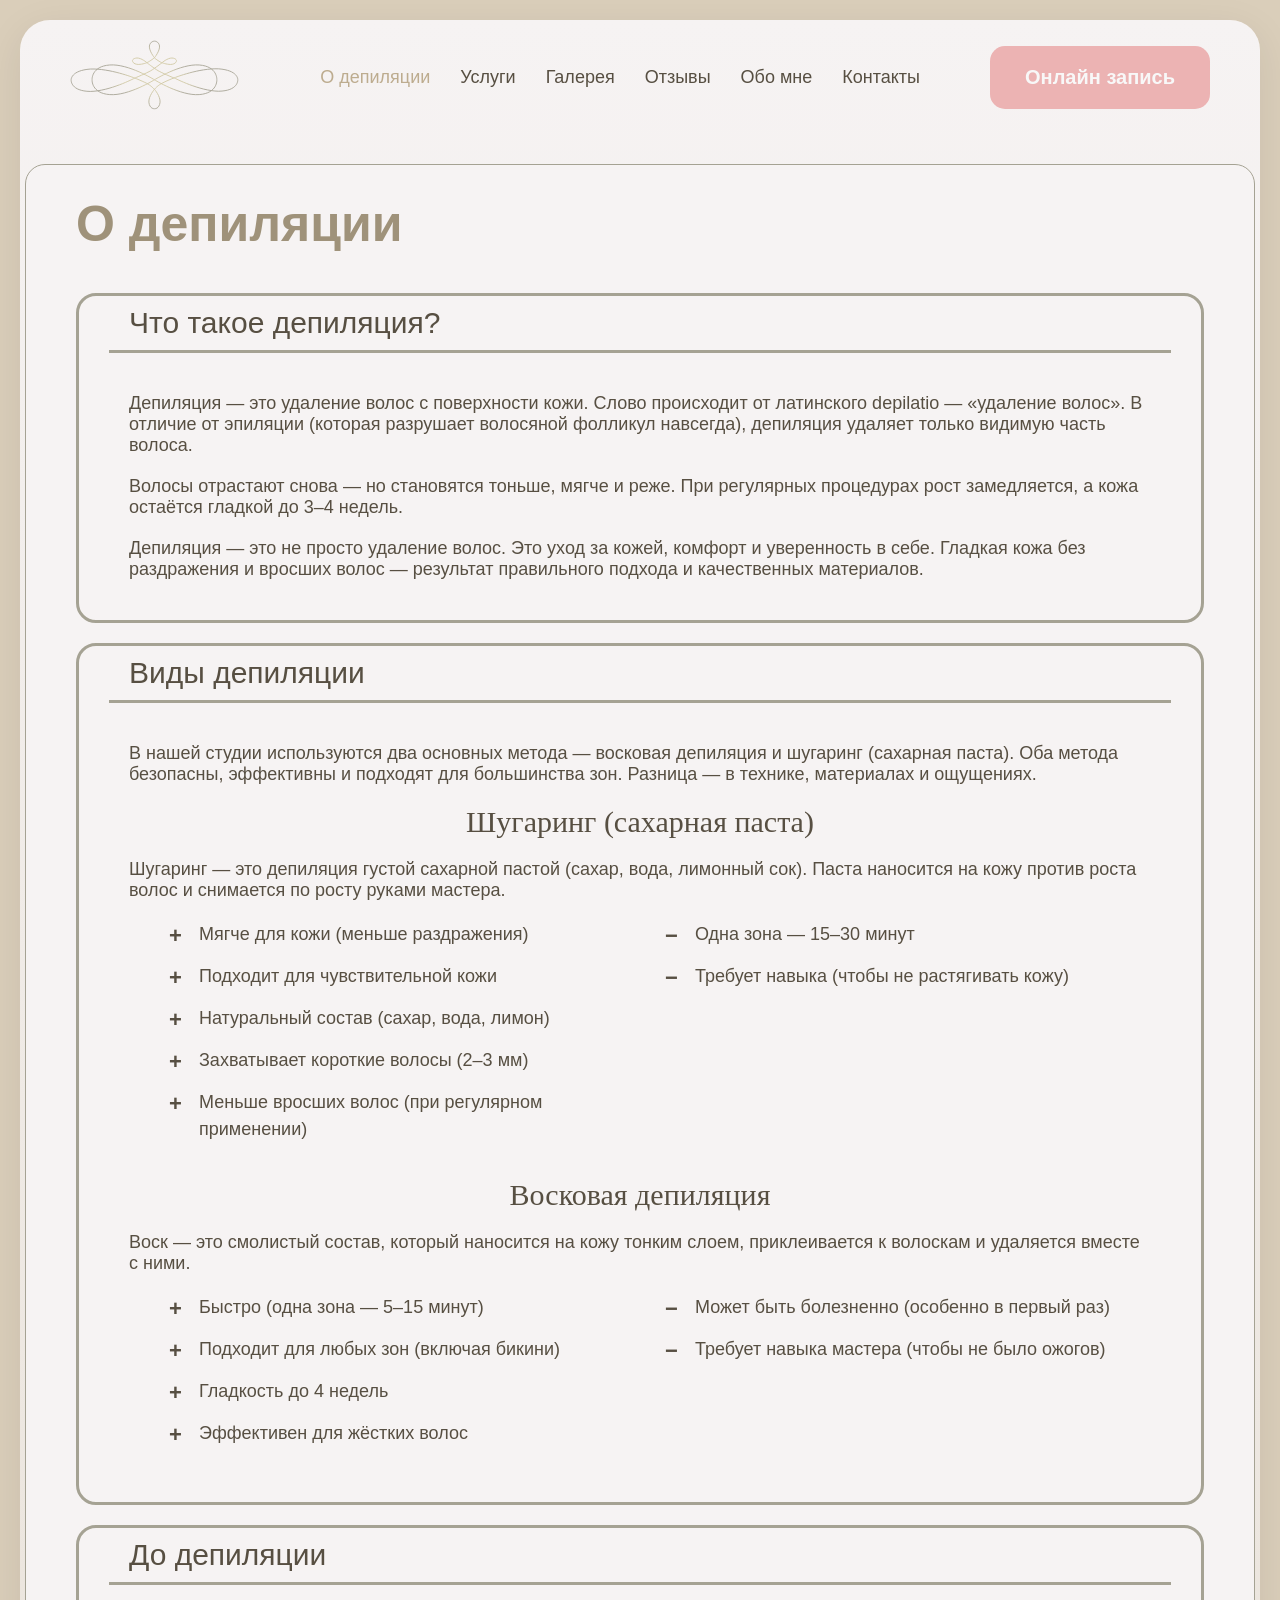
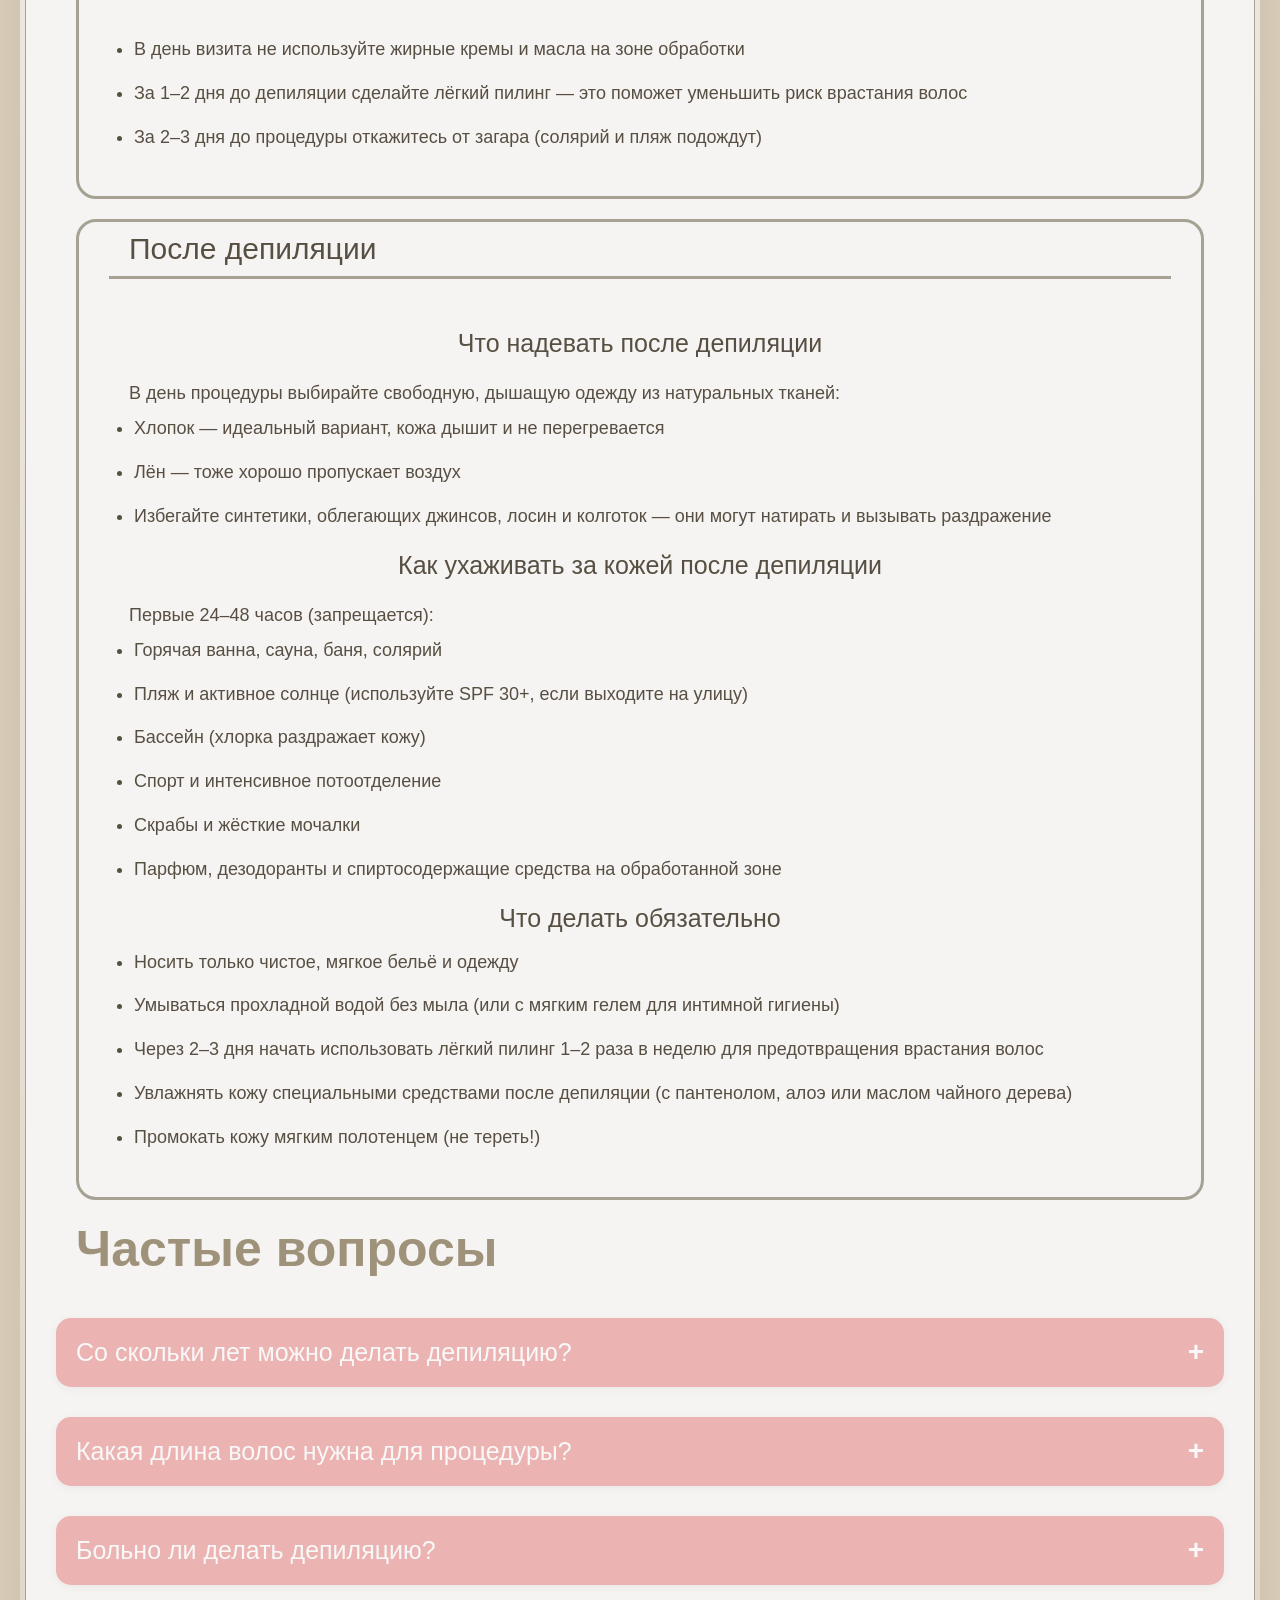
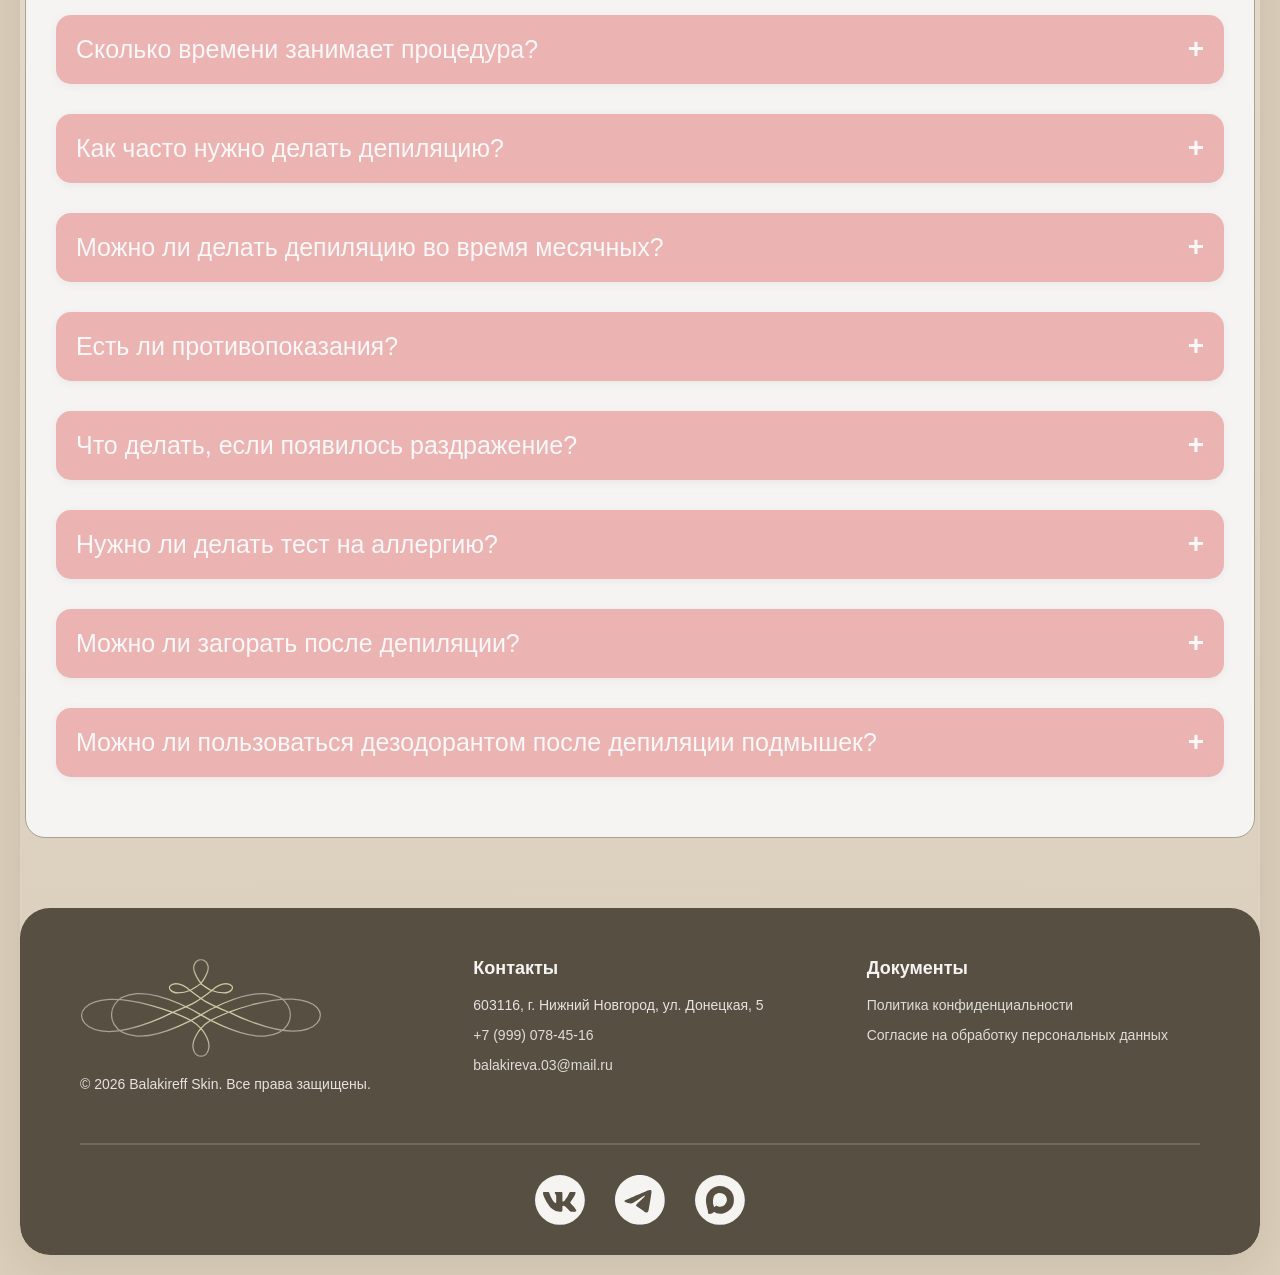
==== o-depil.html @ dba0d256 "Add files via upload" ====
<!DOCTYPE html>
<html lang="ru">
    <head>
        <meta charset="utf-8">
        <meta name="keywords" content="Студия депиляции, Нижний Новгород">
        <meta name="description" content ="Студия депиляции в Нижнем Новгороде">
        <title>Balakireff Skin</title>
        <link rel="stylesheet" href="style.css">
        <link rel="stylesheet" href="o-depil.css">
    </head>


    <body>
        <div class="page-wrapper">
        <div class="main-block">
            <header class="header">
                <a href="Index.html" class="logo-link">
                    <img src="picture-site/logotip.svg" alt="Логотип" class="logo-img">
                </a>
        
            <nav class="nav">
                    <a href="o-depil.html" class="active">О депиляции</a>
                    <a href="Uslugi.html">Услуги</a>
                    <a href="our-works.html">Галерея</a>
                    <a href="otziv.html">Отзывы</a>
                    <a href="index.html#about-mne">Обо мне</a>
                    <a href="#contacts">Контакты</a>
            </nav>
            <a href="https://beautyagent.ru/kristina1680" target="_blank" class="zapis-icon">Онлайн запись</a>
            </header>


            <main class="page-content">   
            <section class="o-depil">
                <div class="depil-content">
                    <div class="depil-title">
                        <h1>О депиляции</h1>
                    </div>
                    <div class="ramka">
                        <div class="depil-name">
                            <h2>Что такое депиляция?</h2>
                            <div class="depil-line"></div>
                            <div class="depil-pap">
                            <p>Депиляция — это удаление волос с поверхности кожи. Слово происходит от латинского depilatio — «удаление волос». 
                                В отличие от эпиляции (которая разрушает волосяной фолликул навсегда), депиляция удаляет только видимую часть волоса.</p>
                            <p>Волосы отрастают снова — но становятся тоньше, мягче и реже. При регулярных процедурах рост замедляется, а кожа остаётся гладкой до 3–4 недель.</p>
                            <p>Депиляция — это не просто удаление волос. Это уход за кожей, комфорт и уверенность в себе. 
                                Гладкая кожа без раздражения и вросших волос — результат правильного подхода и качественных материалов.</p>
                            </div>
                        </div>
                    </div>
                    <div class="ramka">
                        <div class="depil-name">
                            <h2>Виды депиляции</h2>
                            <div class="depil-line"></div>
                            <div class="depil-pap">
                            <p>В нашей студии используются два основных метода — восковая депиляция и шугаринг (сахарная паста). 
                                Оба метода безопасны, эффективны и подходят для большинства зон. Разница — в технике, материалах и ощущениях.</p>
                                <div class="shug">
                                    <p>Шугаринг (сахарная паста)</p>
                                </div>
                                <p>Шугаринг — это депиляция густой сахарной пастой (сахар, вода, лимонный сок). 
                                    Паста наносится на кожу против роста волос и снимается по росту руками мастера.</p>
                                    <div class="depil-pros-cons">
                                    <div class="pros-card">
                                        <ul>
                                        <li>Мягче для кожи (меньше раздражения)</li>
                                        <li>Подходит для чувствительной кожи</li>
                                        <li>Натуральный состав (сахар, вода, лимон)</li>
                                        <li>Захватывает короткие волосы (2–3 мм)</li>
                                        <li>Меньше вросших волос (при регулярном применении)</li>
                                        </ul>
                                    </div>

                                    <div class="cons-card">
                                        <ul>
                                        <li>Одна зона — 15–30 минут</li>
                                        <li>Требует навыка (чтобы не растягивать кожу)</li>
                                        </ul>
                                    </div>
                                    </div>

                                    <div class="shug">
                                    <p>Восковая депиляция</p>
                                </div>
                                <p>Воск — это смолистый состав, который наносится на кожу тонким слоем, 
                                    приклеивается к волоскам и удаляется вместе с ними.</p>
                                    <div class="depil-pros-cons">
                                        <div class="pros-card">
                                            <ul>
                                            <li>Быстро (одна зона — 5–15 минут)</li>
                                            <li>Подходит для любых зон (включая бикини)</li>
                                            <li>Гладкость до 4 недель</li>
                                            <li>Эффективен для жёстких волос</li>
                                            </ul>
                                        </div>

                                        <div class="cons-card">
                                            <ul>
                                            <li>Может быть болезненно (особенно в первый раз)</li>
                                            <li>Требует навыка мастера (чтобы не было ожогов)</li>
                                            </ul>
                                        </div>
                                    </div>
                            </div>
                        </div>
                    </div>

                    <div class="ramka">
                        <div class="depil-name">
                            <h2>До депиляции</h2>
                            <div class="depil-line"></div>
                            <div class="depil-pap">
                                <div class="do-depil">
                                            <ul>
                                            <li>В день визита не используйте жирные кремы и масла на зоне обработки</li>
                                            <li>За 1–2 дня до депиляции сделайте лёгкий пилинг — это поможет уменьшить риск врастания волос</li>
                                            <li>За 2–3 дня до процедуры откажитесь от загара (солярий и пляж подождут)</li>
                                            </ul>
                                        </div>
                            </div>
                        </div>
                    </div>

                    <div class="ramka">
                        <div class="depil-name">
                            <h2>После депиляции</h2>
                            <div class="depil-line"></div>
                            <div class="depil-pap">
                                <div class="do-depil">
                                    <h3>Что надевать после депиляции</h3>
                                    <p>В день процедуры выбирайте свободную, дышащую одежду из натуральных тканей:</p>
                                            <ul>
                                            <li>Хлопок — идеальный вариант, кожа дышит и не перегревается</li>
                                            <li>Лён — тоже хорошо пропускает воздух</li>
                                            <li>Избегайте синтетики, облегающих джинсов, лосин и колготок — они могут натирать и вызывать раздражение</li>
                                            </ul>
                                </div>
                                <div class="do-depil">
                                    <h3>Как ухаживать за кожей после депиляции</h3>
                                    <p>Первые 24–48 часов (запрещается):</p>
                                            <ul>
                                            <li>Горячая ванна, сауна, баня, солярий</li>
                                            <li>Пляж и активное солнце (используйте SPF 30+, если выходите на улицу)</li>
                                            <li>Бассейн (хлорка раздражает кожу)</li>
                                            <li>Спорт и интенсивное потоотделение</li>
                                            <li>Скрабы и жёсткие мочалки</li>
                                            <li>Парфюм, дезодоранты и спиртосодержащие средства на обработанной зоне</li>
                                            </ul>
                                </div>
                                <div class="do-depil">
                                    <h3>Что делать обязательно</h3>
                                            <ul>
                                            <li>Носить только чистое, мягкое бельё и одежду</li>
                                            <li>Умываться прохладной водой без мыла (или с мягким гелем для интимной гигиены)</li>
                                            <li>Через 2–3 дня начать использовать лёгкий пилинг 1–2 раза в неделю для предотвращения врастания волос</li>
                                            <li>Увлажнять кожу специальными средствами после депиляции (с пантенолом, алоэ или маслом чайного дерева)</li>
                                            <li>Промокать кожу мягким полотенцем (не тереть!)</li>
                                            </ul>
                                </div>
                            </div>
                        </div>

                    </div>
                    <div class="depil-title">
                        <h1>Частые вопросы</h1>
                    </div>

                    <details class="ask">
                        <summary>Со скольки лет можно делать депиляцию?</summary>
                        <div class="ask-list">
                            <div class="ask-item">
                                <span>Обычно депиляцию (воск или шугаринг) рекомендуют начинать с 13–16 лет, но всё зависит от зоны:
                                    <ul>
                                            <li>Носить только чистое, мягкое бельё и одежду</li>
                                            <li>Умываться прохладной водой без мыла (или с мягким гелем для интимной гигиены)</li>
                                            <li>Через 2–3 дня начать использовать лёгкий пилинг 1–2 раза в неделю для предотвращения врастания волос</li>
                                            <li>Увлажнять кожу специальными средствами после депиляции (с пантенолом, алоэ или маслом чайного дерева)</li>
                                            <li>Промокать кожу мягким полотенцем (не тереть!)</li>
                                            </ul>
                                </span>
                                
                            </div>
                            
                        </div>
                    </details>

                    <details class="ask">
                        <summary>Какая длина волос нужна для процедуры?</summary>
                        <div class="ask-list">
                            <div class="ask-item">
                                <span>Оптимальная длина — 3–5 мм. Если короче — мастер может не захватить волосок. 
                                    Если длиннее — лучше слегка подстричь за день до визита.</span>   
                            </div>
                        </div>
                    </details>

                    <details class="ask">
                        <summary>Больно ли делать депиляцию?</summary>
                        <div class="ask-list">
                            <div class="ask-item">
                                <span>Ощущения зависят от вашего болевого порога и зоны обработки. 
                                    В первый раз может быть немного чувствительно, но с каждым разом волосы становятся тоньше, и процедура переносится легче. 
                                    Я использую специальные техники, чтобы сделать процесс максимально комфортным.</span>   
                            </div>
                        </div>
                    </details>

                    <details class="ask">
                        <summary>Сколько времени занимает процедура?</summary>
                        <div class="ask-list">
                            <div class="ask-item">
                                <span>В среднем:
                                    <ul>
                                            <li>Бикини — 20–30 минут</li>
                                            <li>Ноги полностью — 40–60 минут</li>
                                            <li>Подмышки — 10–15 минут</li>
                                            <li>Руки — 20–30 минут</li>
                                            </ul>
                                </span>  
                            </div>
                        </div>
                    </details>

                    <details class="ask">
                        <summary>Как часто нужно делать депиляцию?</summary>
                        <div class="ask-list">
                            <div class="ask-item">
                                <span>Обычно рекомендуется проходить процедуру каждые 3–4 недели, так как волосы растут в разных фазах.</span>  
                            </div>
                        </div>
                    </details>

                    <details class="ask">
                        <summary>Можно ли делать депиляцию во время месячных?</summary>
                        <div class="ask-list">
                            <div class="ask-item">
                                <span>Можно, но учтите, что в этот период болевой порог может быть ниже. Ориентируйтесь на свои ощущения.</span>  
                            </div>
                        </div>
                    </details>

                    <details class="ask">
                        <summary>Есть ли противопоказания?</summary>
                        <div class="ask-list">
                            <div class="ask-item">
                                <span>Да:
                                    <ul>
                                            <li>Свежий загар (менее 24 часов)</li>
                                            <li>Повреждения кожи (порезы, царапины, солнечные ожоги)</li>
                                            <li>Варикозное расширение вен (на зоне обработки)</li>
                                            <li>Приём некоторых лекарств (антибиотиков)</li>
                                            <li>Беременность (желательно проконсультироваться с врачом)</li>
                                            </ul>
                                </span>  
                            </div>
                        </div>
                    </details>

                    <details class="ask">
                        <summary>Что делать, если появилось раздражение?</summary>
                        <div class="ask-list">
                            <div class="ask-item">
                                <span>Используйте успокаивающие средства — пантенол, алоэ или специальный лосьон после депиляции. 
                                    Если раздражение сильное — обработайте антисептиком (хлоргексидин) и дайте коже отдых.</span>  
                            </div>
                        </div>
                    </details>

                    <details class="ask">
                        <summary>Нужно ли делать тест на аллергию?</summary>
                        <div class="ask-list">
                            <div class="ask-item">
                                <span>Да, особенно если вы впервые пробуете шугаринг или воск. 
                                    Мастер всегда предложит сделать тест на небольшом участке кожи.</span>  
                            </div>
                        </div>
                    </details>

                    <details class="ask">
                        <summary>Можно ли загорать после депиляции?</summary>
                        <div class="ask-list">
                            <div class="ask-item">
                                <span>Только через 48 часов и обязательно с SPF 30+ на обработанной зоне!</span>  
                            </div>
                        </div>
                    </details>

                    <details class="ask">
                        <summary>Можно ли пользоваться дезодорантом после депиляции подмышек?</summary>
                        <div class="ask-list">
                            <div class="ask-item">
                                <span>Только через 24–48 часов и обязательно безалкогольным, без отдушек.</span>  
                            </div>
                        </div>
                    </details>


                </div>
            </section>
            </main>


             <footer class="footer" id="contacts">
        <div class="footer-wrapper">
            <div class="footer-top">
                <div class="footer-col">
                    <img src="picture-site/logotip.svg" alt="Балакирефф Скин" class="footer-logo">
                    <p class="prava-c">© <span id="copyright-year"></span> Balakireff Skin. Все права защищены.</p>
                </div>

                <div class="footer-col">
                    <h4>Контакты</h4>
                    <p>603116, г. Нижний Новгород, ул. Донецкая, 5</p>
                    <p><a href="tel:+79990784516">+7 (999) 078-45-16</a></p>
                    <p><a href="mailto:balakireva.03@mail.ru">balakireva.03@mail.ru</a></p>
                </div>

                <div class="footer-col">
                    <h4>Документы</h4>
                    <p><a href="">Политика конфиденциальности</a></p>
                    <p><a href="">Согласие на обработку персональных данных</a></p>
       
                </div>

            </div>
        <div class="footer-bottom">
            <div class="footer-socials">
            <a href="https://vk.ru/balakireff_skin" target="_blank"><img src="picture-site/vk-icon.svg" alt="ВКонтакте">
            </a>
            <a href="https://t.me/balakireff_skin" target="_blank"><img src="picture-site/telegram-icon.svg" alt="Телеграм">
            </a>
            <a href="https://max.ru/channel_balakireff_skin" target="_blank"><img src="picture-site/max-icon.svg" alt="Макс">
            </a>
        </div>

    </div>
        </div>
    </footer>

<script>
  document.getElementById('copyright-year').textContent = new Date().getFullYear();
</script>
        </footer>
    </body>
    </html>
---- style.css ----
@font-face {
  font-family: 'Playfair Display';
  src: url('fonts/PlayfairDisplay-Regular.ttf') format('truetype');
  font-weight: 400;
  font-style: normal;
  font-display: swap;
}

html {
  scroll-behavior: smooth;
}

/* ОСНОВА */
body {
  background: #DACEBA;
  margin: 0;
  padding: 20px 20px;
  
}
.main-block {
  max-width: 1860px;
  margin: 0 auto;
  background: linear-gradient(180deg, #F6F3F3 0%, #DACEBA 100%);
  border-radius: 30px;
  box-shadow: 0 10px 40px rgba(0, 0, 0, 0.08);
  overflow: hidden;
}

                        /* ШАПКА */

.header {
  top: 0;
  left: 0;
  
  display: flex;
  align-items: center;
  
}

.logo-img {
  height: 70px;
  width: auto;
  position: relative;
  margin: 20px 20px 20px 50px;
}

.nav {
  display: flex;
  margin-left: auto;
  gap: 30px;
  margin-right: 20px;
  
}

.nav a {
  text-decoration: none;
  color: #574F42;
  font-family: 'raleway', sans-serif;
  font-size: 18px;
  font-weight: 400;
  position: relative;
}

.nav a:hover {
  color: #BDAC8F;
}
.nav a.active {
  color: #BDAC8F;
}

.zapis-icon {
  margin: 0 50px;
  display: inline-block;
  padding: 20px 35px;                 /* ← можно менять */
  background: #ECB3B3;                /* ← розовый как у тебя */
  color: #f8f8f8;
  text-decoration: none;
  border-radius: 15px;                /* ← скругление */
  font-size: 20px;
  font-weight: 600;
  font-family: 'Raleway', sans-serif;
  transition: all 0.3s ease;
  white-space: nowrap;                /* ← не переносится */
}

.zapis-icon:hover {
  background: #ECB3B3;
  transform: translateY(-3px);
  
}

                                             /* МЭИН */

/*БАННЕР*/

.banner {
  padding: 0 5px;
}

.banner-bg {
  position: relative;
  color: #000000;
  height: 550px;
  border-radius: 20px;
  border: 1px solid #A5A293;
  overflow: hidden;
}

.banner-img {
  position: absolute;
  width: 100%;
  height: 100%;

}

.banner-content {
  top: 0;                            /* ← прижать к верху */
  left: 0;                           /* ← прижать к левому краю */
  width: 100%;                       /* ← на всю ширину */
  height: 100%;
  position: absolute;              /* поверх картинки */
  justify-content: center;      /* ← по вертикали центр */
  align-items: flex-start;
  padding-left: 50px;
  
  display: flex;
  flex-direction: column;
  text-align: center;
}

.banner-text {
  text-align: center;
}

.banner-title {
  font-family: 'Playfair Display', serif;
  font-size: 80px;
  font-weight: bold;
  font-style: italic;
  margin: 0 0 15px 0;
  line-height: 1;

  background: linear-gradient(0deg, #766957 0%, #A39574 46%);
  -webkit-background-clip: text;
  background-clip: text;
  -webkit-text-fill-color: transparent;
  color: transparent;
}

.banner-name {
  font-family: 'Raleway', sans-serif;
  font-size: 30px;
  font-weight: 400;
  font-style: normal;
  color:#574F42;
  margin: 40px 0 0 0;
}

.banner-subtitle {
  font-family: 'Raleway', sans-serif;
  font-size: 25px;
  font-weight: 300;
  font-style: normal;
  color:#574F42;
  margin: 10px 0 0 0;
}

.obo-mne {
  margin: 40px 0 0 0;
  display: inline-block;
  padding: 20px 35px;
  background: #ECB3B3;
  color: #f8f8f8;
  text-decoration: none;
  border-radius: 15px;
  font-size: 20px;
  font-weight: 600;
  font-family: 'Raleway', sans-serif;
  transition: all 0.3s ease;
  white-space: nowrap;                /* ← не переносится */
}

.obo-mne:hover {
  background: #ECB3B3;
  transform: translateY(-3px);
  
}


                                 /* ПОПУЛЯРНЫЕ УСЛУГИ */

.services-wrap {
  margin: 0 auto;
  padding: 30px 5px;
  background: #f6f3f3;
  border-radius: 20px;
  box-sizing: border-box;
  border: 1px solid #A5A293;
}

.services {
  padding: 20px 5px;
}

.services h2 {
  font-size: 50px;
  text-align: left;
  margin: 0 0 0 50px;
  font-family: 'Raleway', sans-serif;
  color: #9F927A;
  line-height: 1;
}

.service-head {
  display: flex;
  justify-content: space-between;  /* ← заголовок слева, ссылка справа */
  align-items: center;             /* ← по центру по вертикали */
}

.services-link {
  font-family: 'Raleway', serif;
  font-size: 25px;
  font-weight: 400;
  color: #574F42;
  text-decoration: none;
  margin: 0 50px 0 0;
}

.services-link:hover {
  color: #BDAC8F;
}

.services-grid {
  display: flex;              /* ← карточки в ряд */
  gap: 30px;                  /* ← отступ между карточками */
  justify-content: center;    /* ← по центру */
  flex-wrap: wrap;
  margin: 90px 0 0 0;
}

.service-card {
  position: relative;
  flex: 1;                    /* ← одинаковая ширина */
  max-width: 300px;
  height: 500px;
  border-radius: 20px;
  text-align: center;         /* ← текст по центру */
  box-shadow: 0 4px 10px rgba(0, 0, 0, 0.08);   /* ← тень */
  transition: transform 0.3s, box-shadow 0.3s;
  overflow: hidden;
  background: #A5A293;
}

.service-card:hover {
  transform: translateY(-5px);
  box-shadow: 0 8px 30px rgba(0, 0, 0, 0.15);
}

.service-card h3 {
  font-size: 25px;
  font-weight: 400;
  font-family: 'Raleway', sans-serif;
  color: #574F42;
  position: relative ;
}

.card-photo {
  width: 100%;
  height: auto;
} 

.card-name {
  position: absolute;
  display: block;
  bottom: 0;
  left: 0;
  right: 0;
  padding: 0 0;
  text-decoration: none;
  background: #f8f8f8;
  border-radius: 8px;
  margin: 0 20px 20px 20px;
  border: 1px solid #A5A293;
}

.service-knopka {
  text-align: center;                /* ← центрирует кнопку */
  margin-top: 90px;
}

.zapis-s {
  display: inline-block;
  padding: 30px 100px;
  background: #ECB3B3;
  color: #f8f8f8;
  text-decoration: none;
  border-radius: 15px;
  font-size: 40px;
  font-weight: 600;
  font-family: 'Raleway', sans-serif;
  transition: all 0.3s ease;
  white-space: nowrap;                /* ← не переносится */
}

.zapis-s:hover {
  background: #ECB3B3;
  transform: translateY(-3px);
  
}


                                                       /*АКЦИИ*/

.sale {
  margin: 0 5px;
}

.sale-wrap {
  margin: 0;
  padding: 30px 0 140px 0;
  background: #f6f3f3;
  border-radius: 20px;
  box-sizing: border-box;
  border: 1px solid #A5A293;
}

.sale-head {
  display: flex;
  align-items: center;
}

.sale-head h2 {
  margin: 0 0 40px 50px;
  font-size: 50px;
  font-family: 'Raleway', sans-serif;
  color: #9F927A;
}

/* СЕТКА (выравнивает карточки по высоте) */
.sale-grid {
  display: grid;
  grid-template-columns: repeat(4, 1fr);
  gap: 10px;
  max-width: 15000px;
  margin: 0 auto;
  padding: 0 20px;
  align-items: stretch; /* ← это заставляет все ячейки быть одной высоты */
}

/* КАРТОЧКА */
.sale-card {
  display: flex;
  flex-direction: column; /* элементы внутри идут сверху вниз */
  height: 100%; /* растягиваем на всю высоту ячейки */
  min-height: 500px;
  border-radius: 20px;
  overflow: hidden;
  box-shadow: 0 4px 10px rgba(0, 0, 0, 0.08);
  transition: transform 0.3s;
  background: #E9E5C7; /* белый фон для нижней части */
  margin: 10px 10px 10px 10px;
}

.sale-card:hover {
  transform: translateY(-5px);
}

/* ЖЁЛТАЯ ШАПКА */
.sale-card-top {
  background: #E9E5C7;
  padding: 20px;
  text-align: center;
}

.sale-card-top h3 {
  font-size: 25px;
  font-family: 'Inter', sans-serif;
  color: #574F42;
  font-weight: 400;
  margin: 0;
}

/* БЕЛЫЙ БЛОК С ТЕКСТОМ */
.sale-card-body {
  display: flex;
  padding: 0;
  background: #f8f8f8;
  flex-grow: 1; /* ← это заставляет белый блок растягиваться и заполнять пустоту */
  text-align: center;
  margin: 0 5px 0 5px;
  border-radius: 15px;
  align-items: center;                 /* центр по вертикали */
  justify-content: center;             /* центр по горизонтали */
}

.sale-card-body p {
  font-family: 'Inter', sans-serif;
  font-size: 18px;
  font-weight: 300;
  color: #574F42;
  margin: 5px;
  line-height: 1.5;
}

/* МЕСТО ДЛЯ КАРТИНКИ (пока пустое) */
.sale-card-img {
  height: 200px;             /* ← высота под фото */
  background: #E9E5C7;       /* ← пока пусто — серый фон */
  border-radius: 15px;       /* ← скруглённые углы */
  margin: 20px 5px 5px 5px;          /* ← отступ от белого блока */
  overflow: hidden;          /* ← если картинка больше — обрежется */
}

/* Если добавишь картинку внутрь */
.sale-card-img img {
  width: 100%;
  height: 100%;
  object-fit: cover;         /* ← заполняет блок, не искажая */
  display: block;
}

/* Чтобы на телефонах всё не сжималось в кашу */
@media (max-width: 1024px) {
  .sale-grid { grid-template-columns: repeat(2, 1fr); }
}
@media (max-width: 600px) {
  .sale-grid { grid-template-columns: 1fr; }
}

                                                       /*ОБО МНЕ*/
.about {
  padding: 30px 0;
  background: #f6f3f3;
  border: 1px solid #A5A293;
  border-radius: 20px;
  margin: 20px 5px 5px 5px;
}

.about-wrap {
  max-width: 1860px;
  margin: 0 auto;
  padding: 0 40px;
  box-sizing: border-box;
  display: flex;                     /* ← 2 колонки: текст + фото */
  gap: 50px;
  align-items: stretch;              /* ← фото растягивается по высоте */
}

/* ЛЕВАЯ КОЛОНКА */
.about-left {
  flex: 1;                           /* Занимает оставшееся место */
  display: flex;
  flex-direction: column;
}

/* ЗАГОЛОВОК (Имя, должность, линия) */
.about-head {
  margin-bottom: 30px;
}

.about-name {
  font-size: 80px;
  font-family: 'Playfair Display', serif;
  font-weight: bold;
  color: #574F42;
  margin: 0 0 20px 0;
  line-height: 1;
}

.about-role {
  font-size: 18px;
  font-family: 'Raleway', sans-serif;
  color: #574F42;
  margin: 20px 0 20px 0;
  text-transform: uppercase;
}

.about-line {
  width: 460px;
  height: 2px;
  background: #A5A293;
}

/* КАРТОЧКА "ОБО МНЕ" */
.about-card {
  background: #A5A293;
  border-radius: 20px;
  padding: 40px;
  box-shadow: 0 4px 20px rgba(0, 0, 0, 0.05);
  flex-grow: 1;                      /* Растягивается на оставшееся место */
}

.about-card h3 {
  font-size: 30px;
  font-family: 'Raleway', sans-serif;
  font-weight: bold;
  color: #f8f8f8;
  margin: 0 0 20px 0;
}

.about-card p {
  font-size: 18px;
  line-height: 1.7;
  font-family: 'Raleway', sans-serif;
  color: #f8f8f8;
  margin: 0;
}

/* ПРАВАЯ КОЛОНКА: ФОТО */
.about-photo {
  flex: 0 0 450px;                   /* Фиксированная ширина 400px */
  border-radius: 20px;
  
}

.about-photo img {
  width: 100%;
  height: 100%;
  object-fit: cover;                 /* Заполняет блок, не искажая */
  display: block;
}

/* ========================================= */
/* БЛОК "МОЙ ПОДХОД"                         */
/* ========================================= */

.about-approach-wrap {
  max-width: 1860px;
  margin: 60px auto 0;
  padding: 0 40px;
  box-sizing: border-box;
}

.about-approach {
  background: #A5A293;
  border-radius: 20px;
  padding: 50px 60px;
  color: white;
  box-shadow: 0 10px 40px rgba(0, 0, 0, 0.1);
}

.about-approach h3 {
  font-size: 30px;
  font-family: 'Raleway', sans-serif;
  font-weight: bold;
  margin: 0 0 30px 0;
  color: #f8f8f8;
}

/* СПИСОК В 2 КОЛОНКИ */
.about-list {
  margin: 0;
  padding: 0;
  list-style: none;
  column-count: 2;                   /* ← 2 колонки */
  column-gap: 50px;
}

.about-list li {
  position: relative;
  padding-left: 25px;
  margin-bottom: 20px;
  font-size: 18px;
  line-height: 1.6;
  font-family: 'Raleway', sans-serif;
  color: #f8f8f8;
  opacity: 0.95;
  break-inside: avoid;               /* Пункт не разрывается между колонками */
}

/* ЖИРНАЯ ТОЧКА */
.about-list li::before {
  content: '';
  position: absolute;
  left: 0;
  top: 8px;
  width: 8px;
  height: 8px;
  background: #f8f8f8;
  border-radius: 50%;
}

/* ========================================= */
/* АДАПТИВНОСТЬ                              */
/* ========================================= */

@media (max-width: 900px) {
  .about-wrap {
    flex-direction: column;           /* На планшете — в столбик */
  }
  .about-photo {
    flex: 0 0 auto;
    width: 100%;
    max-width: 400px;
    margin: 0 auto;
  }
  .about-name {
    font-size: 32px;
  }
  .about-approach {
    padding: 30px 25px;
  }
  .about-list {
    column-count: 1;                 /* На телефоне — 1 колонка */
  }
}
                                                      /*футер*/

.footer {
  background: #574F42;                /* ← тёмный фон */
  color: white;
  padding: 60px 0 20px;
  margin-top: 80px;                   /* ← отступ от контента */
}

.footer-wrapper {
  max-width: 1200px;                  /* ← ширина контента */
  margin: 0 auto;                      /* ← по центру */
  padding: 0 40px;                     /* ← отступы по краям */
  box-sizing: border-box;
}

.footer-top {
  display: flex;                       /* ← 3 колонки в ряд */
  justify-content: space-between;
  gap: 60px;
  margin-bottom: 40px;
}

.footer-col {
  flex: 1;                             /* ← одинаковые колонки */
}

.footer-logo {
  height: 100px;
  width: auto;
  display: block;
  margin-bottom: 15px;
}

.footer-desc {
  font-size: 14px;
  line-height: 1.5;
  opacity: 0.8;
  margin: 0;
}

.footer-col h4 {
  font-size: 18px;
  font-weight: bold;
  margin: 0 0 15px 0;
  font-family: 'Raleway', sans-serif;
}

.footer-col p {
  font-family: 'Inter', sans-serif;
  font-size: 14px;
  line-height: 1.6;
  margin: 0 0 8px 0;
  opacity: 0.9;
}

.footer-col a {
  display: block;                      /* ← каждая ссылка на новой строке */
  color: white;
  text-decoration: none;
  font-size: 14px;
  
  opacity: 0.9;
  transition: opacity 0.3s;
}

.footer-col a:hover {
  opacity: 1;                          /* ← ярче при наведении */
  color: #d6336c;
}

/* НИЖНЯЯ ПОЛОСА */

.footer-icon-c {
  display: flex;                       /* ← иконка и текст в ряд */
  align-items: center;                 /* ← по центру по вертикали */
  gap: 10px;
  margin: 0 0 12px 0;
  font-size: 14px;
}

.footer-bottom {
  border-top: 2px solid rgba(255, 255, 255, 0.15);   /* ← полоска */
  padding-top: 30px;                                    /* ← отступ сверху */
  margin-top: 40px;                                     /* ← отступ от контента */
  align-items: center;  
  justify-content: center;
}

.footer-socials {
  display: flex;                                        /* ← соцсети в ряд */
  justify-content: center;
  gap: 30px;
  align-items: center;
}
.footer-socials img {
  width: 50px;                           /* ← размер иконки */
  height: 50px;
  display: block;
  opacity: 1;                            /* ← яркость 100% (было 0.7) */
  transition: transform 0.3s, opacity 0.3s;
}

.footer-socials a:hover img {
  transform: scale(1.15);                /* ← увеличивается при наведении */
  opacity: 1;
}


.footer {
  background: #574F42;                /* ← тёмный фон */
  color: #f6f3f3;
  padding: 50px 0 30px;
  width: 100%;                         /* ← на всю ширину */
  margin-top: 40px;
  border-radius: 30px;
}

.footer-wrapper {
  max-width: 1200px;                   /* ← контент внутри */
  margin: 0 auto;
  padding: 0 40px;
  box-sizing: border-box;
}
---- o-depil.css ----
h1, h2, h3, h4, p {
  margin: 0;
  padding: 0;
}

.o-depil {
    padding: 30px 0;
}
.depil-content {
    background: #f6f3f3;
    border-radius: 20px;
    border: 1px solid #A5A293;
    margin: 0 5px 0 5px;
    padding: 30px 0;
}

.depil-title h1{
    margin: 0 0 40px 50px;
  font-size: 50px;
  font-family: 'Raleway', sans-serif;
  color: #9F927A;
}

.depil-name h2{
    font-family: 'Inter', sans-serif;
    margin: 0;
    padding: 10px 20px;
    font-size: 30px;
    font-weight: 350;
    color: #574F42;
    text-align: left;
}

.depil-name p{
    font-family: 'Inter', sans-serif;
    margin: 0;
    padding: 10px 20px;
    font-size: 18px;
    font-weight: 300;
    color: #574F42;
    text-align: left;
}

.ramka {
    border: 3px solid #A5A293;
    margin: 0 50px 20px 50px;
    border-radius: 20px;
    padding-left: 30px;
    padding-right: 30px;
    box-sizing: border-box;
}

.depil-line {
    width: 100%;
    height: 3px;
    background: #A5A293;
    margin: 0;
}

.depil-pap {
    padding: 30px 0;
}

.shug p{
    font-family: 'Inter';
    text-align: center;
    font-size: 30px;
}

.do-depil {
    margin-top: 20px;
}

.do-depil ul{
    margin: 0;
    padding-left: 25px;
    list-style: disc;
}

.do-depil li {
    margin-bottom: 15px;
  font-family: 'Inter', sans-serif;
  font-size: 18px;
  color: #574F42;
  line-height: 1.6;
  font-weight: 300;
}

.do-depil h3{
    text-align: center;
    font-family: 'Inter', sans-serif;
    font-size: 25px;
    color: #574F42;
    margin-bottom:  15px;
    font-weight: 400;
}

.ask {
    background: #ECB3B3;
    margin: 0 30px 30px 30px;
    border-radius: 15px;
    padding: 0;
  box-shadow: 0 2px 10px rgba(0, 0, 0, 0.05);
  transition: box-shadow 0.3s;
  overflow: hidden;
}

.ask li{
    margin-bottom: 20px;
}
.ask summary {
  font-size: 25px;
  font-weight: 400;
  color: #f8f8f8;
  font-family: 'Inter', sans-serif;
  cursor: pointer;
  list-style: none;
  position: relative;
  padding: 20px 20px;
  
}

.ask summary::-webkit-details-marker {
  display: none;
}

/* СТРЕЛКА */
.ask summary::after {
  content: '+';
  position: absolute;
  right: 0;
  top: 50%;
  transform: translateY(-50%);
  font-size: 28px;
  color: #f8f8f8;
  font-weight: bold;
  transition: transform 0.3s;
  padding-right: 20px;
}

.ask[open] summary::after {
  content: '−';
  padding-right: 20px;
}
.ask-list {
  display: flex;
  flex-direction: column;
  gap: 20px;
  animation: fadeIn 0.3s ease;
  background: #f8f8f8;
  padding: 20px;
}

.ask-item {
  display: flex;
  justify-content: space-between;
  align-items: center;
  padding: 10px 10px;
  font-family: 'Inter', sans-serif;
  font-size: 18px;
  font-weight: 300;
  color: #574F42;
}
                                  /*ПЛЮСЫ-МИНУСЫ*/
.depil-pros-cons {
  display: grid;
  grid-template-columns: 1fr 1fr;
  gap: 30px;
  margin: 0 50px;
}

/* ОБЩИЕ СТИЛИ ДЛЯ ОБЕИХ КАРТОЧЕК */
.pros-card,
.cons-card {
  flex: 1;
  padding: 10px 10px;

  box-sizing: border-box;
}

.pros-card {
  background: none;
}

.cons-card {
  background: none;
}

/* СПИСКИ (Убираем стандартные кружочки) */
.pros-card ul,
.cons-card ul {
  margin: 0;
  padding: 0;
  list-style: none;
}

/* ПУНКТЫ (Свои плюсы/минусы) */
.pros-card li,
.cons-card li {
  position: relative;
  padding-left: 30px;         /* Место под плюс/минус */
  margin-bottom: 15px;
  font-family: 'Inter', sans-serif;
  font-weight: 300;
  font-size: 18px;
  color: #574F42;
  line-height: 1.5;
}

/* ПЛЮСЫ */
.pros-card li::before {
  content: '+';
  position: absolute;
  left: 0;
  top: -2px;
  color: #574F42;
  font-weight: bold;
  font-size: 22px;
}

/* МИНУСЫ */
.cons-card li::before {
  content: '−';               /* Длинное тире, не дефис! */
  position: absolute;
  left: 0;
  top: -2px;
  color: #574F42;
  font-weight: bold;
  font-size: 22px;
}

/* АДАПТИВНОСТЬ (На телефоне в столбик) */
@media (max-width: 768px) {
  .depil-pros-cons {
    flex-direction: column;
  }
}
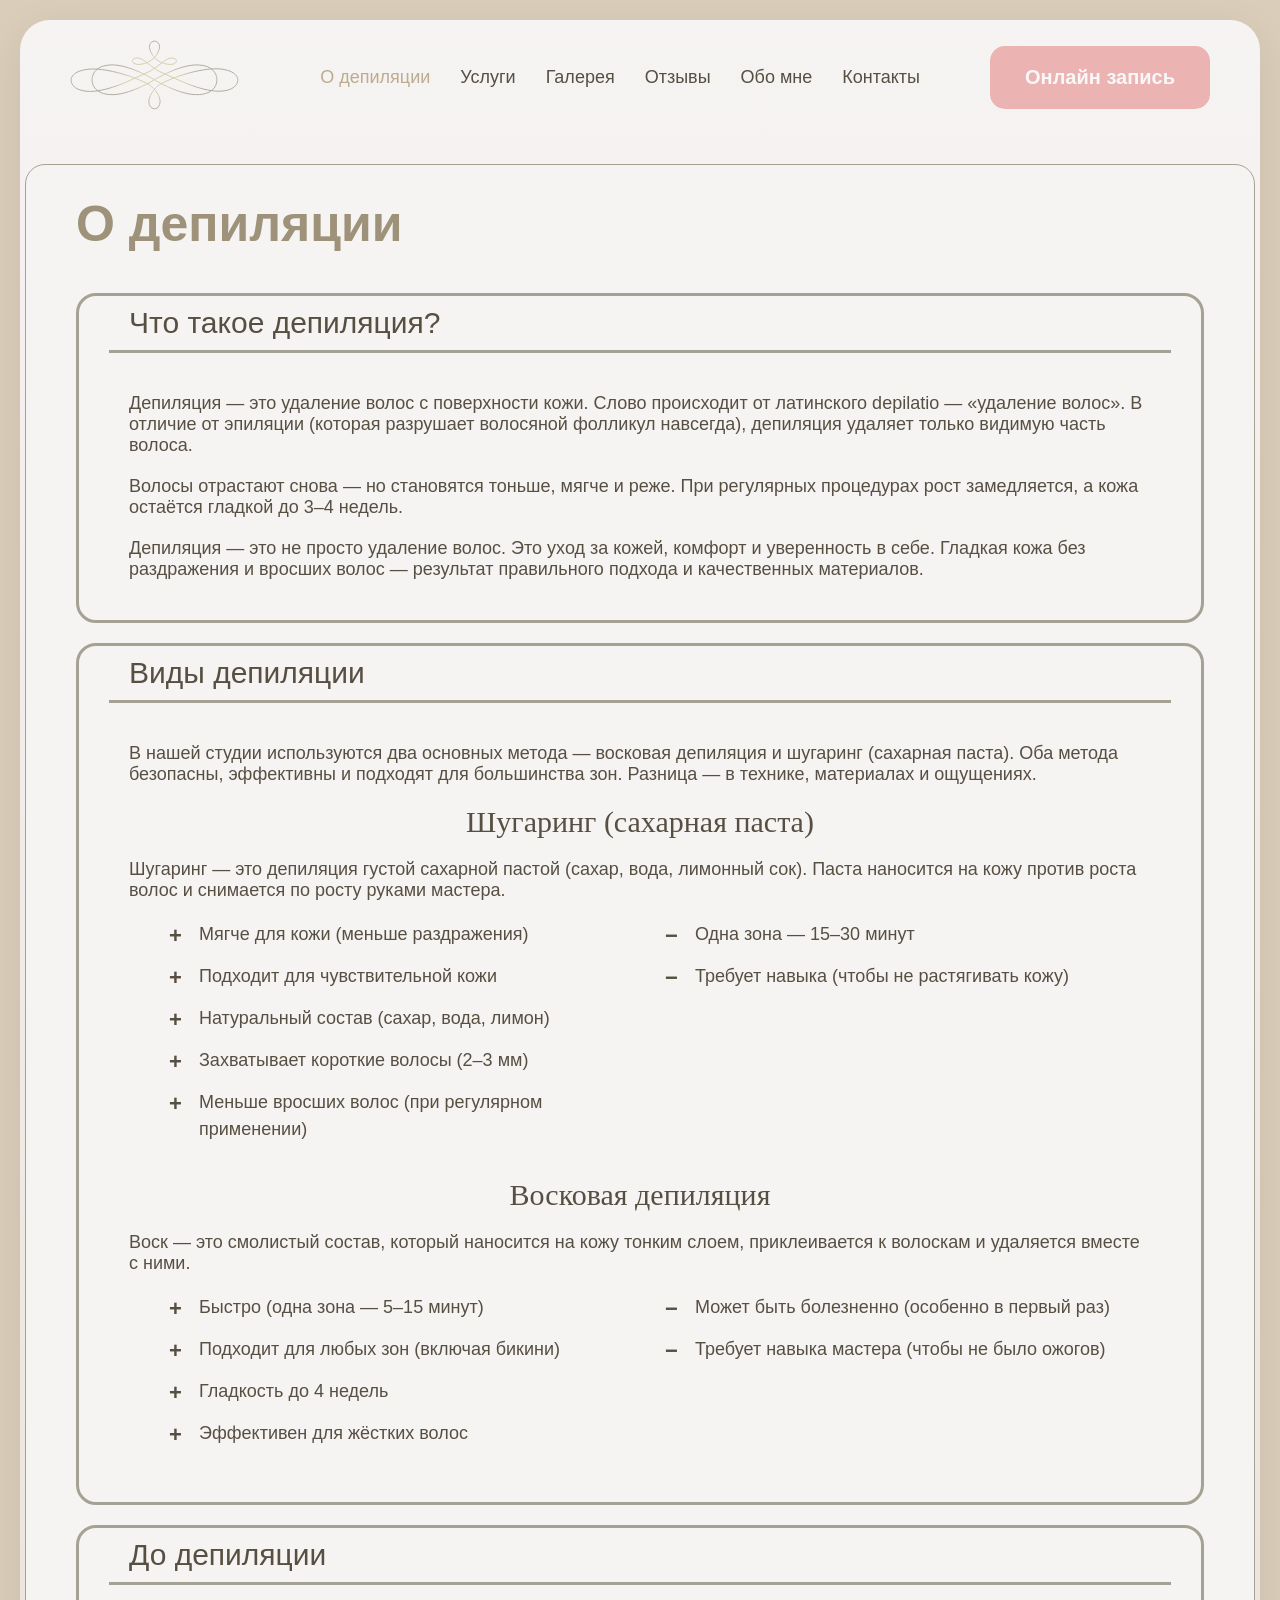
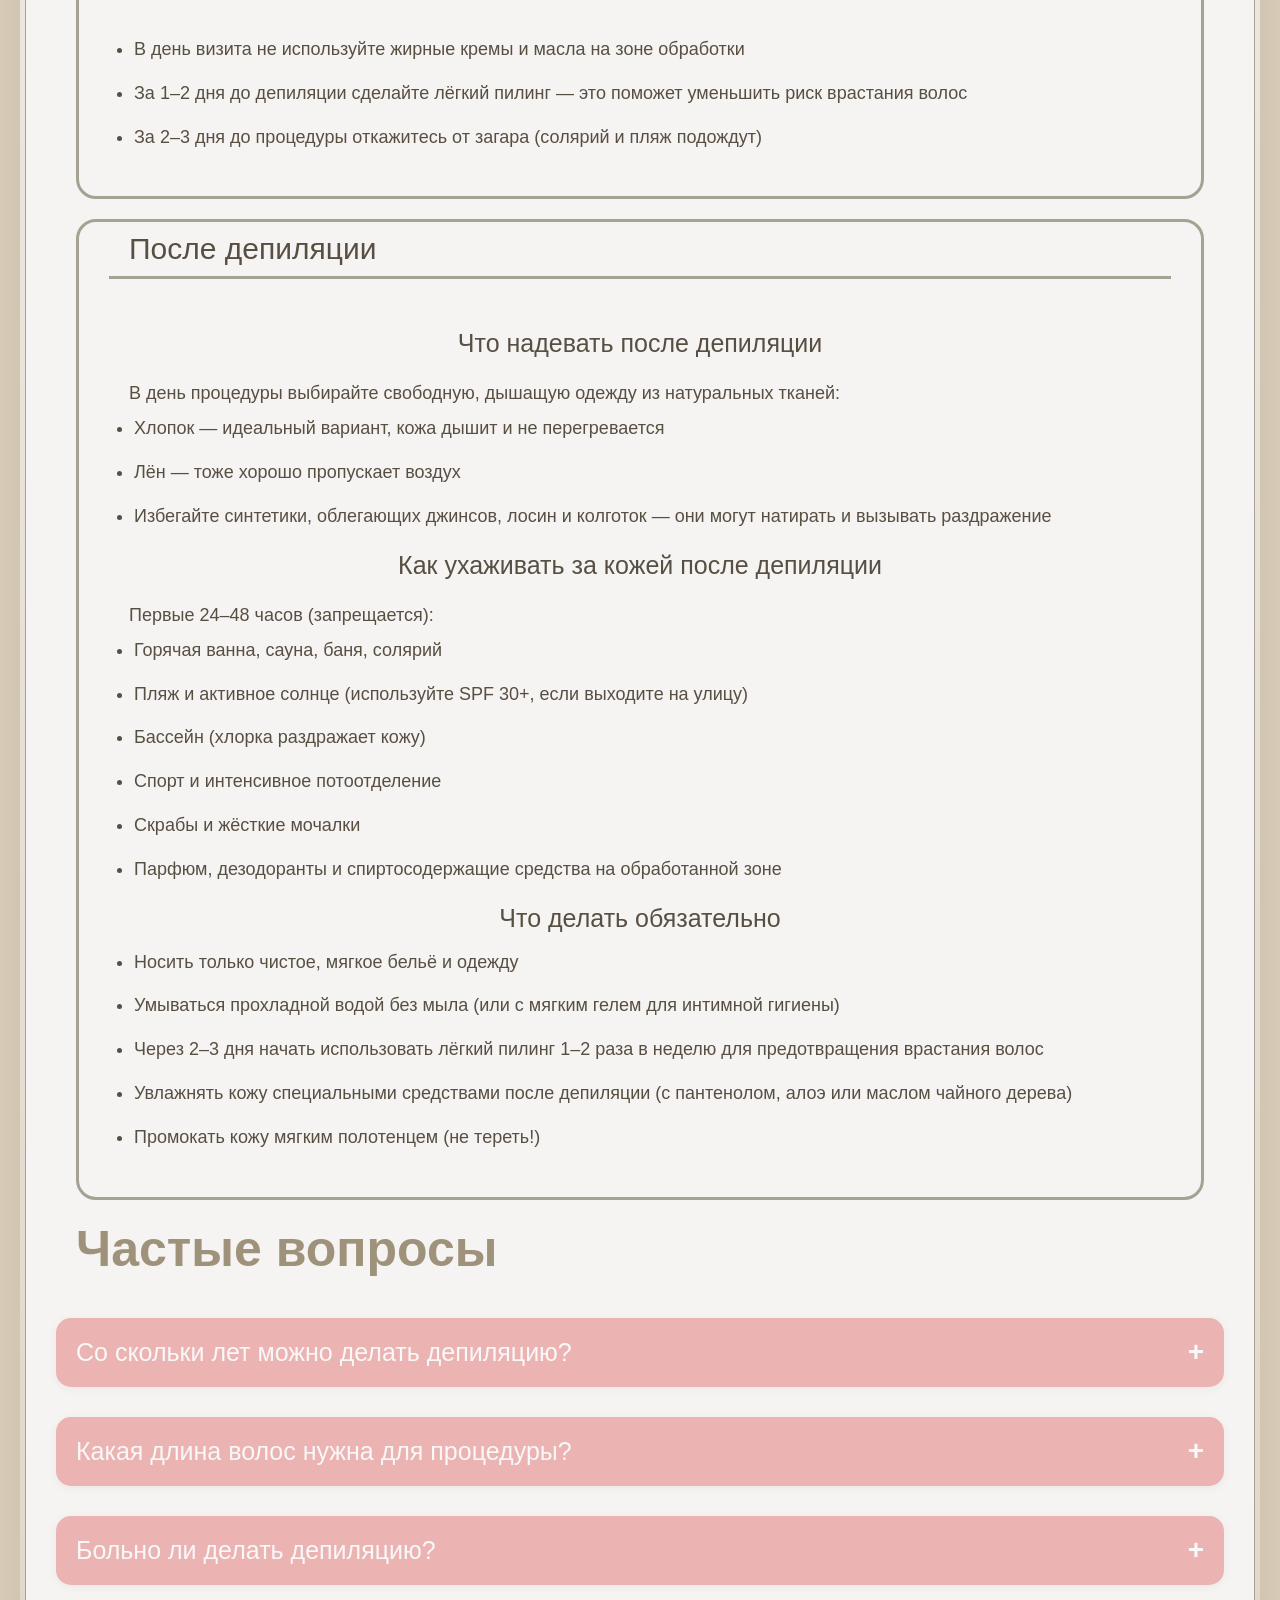
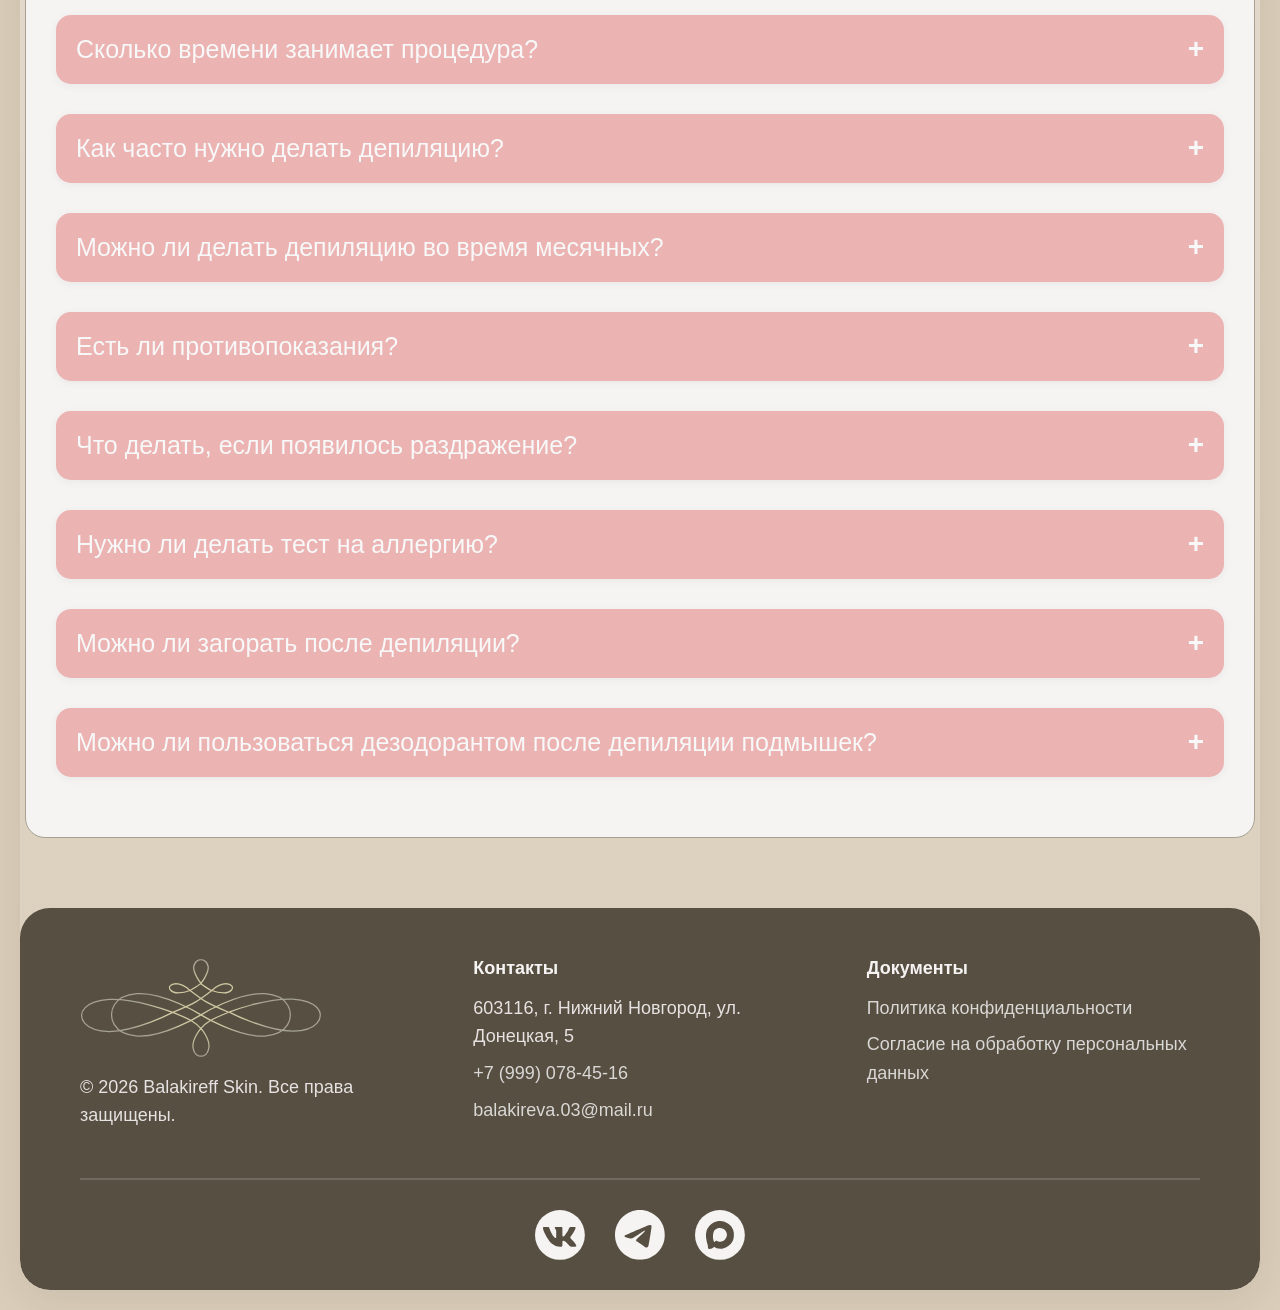
==== commit 305ba546: "Add files via upload" ====
--- a/o-depil.html
+++ b/o-depil.html
@@ -21,10 +21,10 @@
             <nav class="nav">
                     <a href="o-depil.html" class="active">О депиляции</a>
                     <a href="Uslugi.html">Услуги</a>
-                    <a href="our-works.html">Галерея</a>
-                    <a href="otziv.html">Отзывы</a>
+                    <a href="works.html">Галерея</a>
+                    <a href="index.html#reviews">Отзывы</a>
                     <a href="index.html#about-mne">Обо мне</a>
-                    <a href="#contacts">Контакты</a>
+                    <a href="index.html#contacts">Контакты</a>
             </nav>
             <a href="https://beautyagent.ru/kristina1680" target="_blank" class="zapis-icon">Онлайн запись</a>
             </header>
--- a/style.css
+++ b/style.css
@@ -309,6 +309,116 @@
 }
 
 
+
+
+.bonus {
+              /* Твой жёлтый фон */
+}
+
+.bonus-wrap {
+margin: 0 5px 20px 5px;
+  padding: 30px 0 0 0;
+  background: #f6f3f3;
+  border-radius: 20px;
+  box-sizing: border-box;
+  border: 1px solid #A5A293;
+  
+}
+
+/* СЕТКА (2 КОЛОНКИ) */
+.bonus-container {
+  display: grid;
+  grid-template-columns: 1fr 1fr;   /* 50% на 50% */
+  gap: 50px;
+  align-items: center;              /* Выравниваем по центру по вертикали */
+                  /* Белая подложка (если нужно) */
+  
+  border-radius: 20px;
+  padding: 0 30px 30px 30px;
+}
+
+/* ЛЕВАЯ КОЛОНКА (ТЕКСТ) */
+.bonus-text h2 {
+  font-size: 32px;
+  font-family: 'Raleway', sans-serif;
+  font-weight: bold;
+  color: #574F42;
+  margin: 0 0 20px 0;
+  line-height: 1.2;
+}
+
+.bonus-text p {
+  font-size: 18px;
+  font-family: 'Inter', sans-serif;
+  color: #574F42;
+  line-height: 1.6;
+  margin: 0 0 20px 0;
+}
+
+/* СПИСОК СКИДОК */
+.bonus-list {
+  list-style: none;
+  padding: 0;
+  margin: 0 0 25px 0;
+}
+
+.bonus-list li {
+  font-family: 'Inter', sans-serif;
+  font-size: 18px;
+  color: #574F42;
+  padding: 10px 0;
+  border-bottom: 1px dashed rgba(87, 79, 66, 0.2);
+}
+
+.bonus-list li:last-child {
+  border-bottom: none;
+}
+
+.bonus-list strong {
+  color: #ECB3B3;                  /* Розовый акцент на "3-й визит" */
+}
+
+/* ПРИМЕЧАНИЕ */
+.bonus-note {
+  font-size: 14px !important;
+  color: #A5A293 !important;
+  font-style: italic;
+}
+
+/* ПРАВАЯ КОЛОНКА (ФОТО) */
+.bonus-image {
+  border-radius: 20px;
+  overflow: hidden;
+  border: 1px solid #A5A293;
+  height: 100%;                    /* Растягиваем на всю высоту */
+}
+
+.bonus-image img {
+  width: 100%;
+  height: 100%;
+  object-fit: cover;               /* Фото заполняет блок, не искажаясь */
+  display: block;
+}
+
+/* МОБИЛЬНАЯ ВЕРСИЯ */
+@media (max-width: 900px) {
+  .bonus-container {
+    grid-template-columns: 1fr;    /* В столбик */
+    padding: 30px;
+    gap: 30px;
+  }
+  .bonus-text h2 {
+    font-size: 26px;
+  }
+}
+
+.bonus-title h2{
+  margin: 0 0 40px 50px;
+  font-size: 50px;
+  font-family: 'Raleway', sans-serif;
+  color: #9F927A;
+}
+
                                                        /*АКЦИИ*/
 
 .sale {
@@ -535,7 +645,7 @@
   background: #A5A293;
   border-radius: 20px;
   padding: 50px 60px;
-  color: white;
+  color: #f8f8f8;
   box-shadow: 0 10px 40px rgba(0, 0, 0, 0.1);
 }
 
@@ -604,11 +714,548 @@
     column-count: 1;                 /* На телефоне — 1 колонка */
   }
 }
+
+.reviews {
+  padding: 30px 0;
+  background: #f6f3f3;
+  border: 1px solid #A5A293;
+  border-radius: 20px;
+  margin: 20px 5px 5px 5px;
+}
+
+.reviews-title {
+  margin: 0 0 0 50px;
+  font-size: 50px;
+  font-family: 'Raleway', sans-serif;
+  color: #9F927A;
+}
+
+.reviews-header {
+  display: flex;                     /* Элементы в ряд */
+  justify-content: space-between;    /* Заголовок слева, плашка справа */
+  align-items: center;               /* По центру по вертикали */
+  margin-bottom: 40px;               /* Отступ до карусели */
+  flex-wrap: wrap;                   /* Если не влезут, перенесутся */
+  gap: 20px;                         /* Отступ между ними */
+}
+
+.reviews-wrap {
+  max-width: 1860px;
+  margin: 0 auto;
+  padding: 0 40px;
+  box-sizing: border-box;
+}
+
+.reviews-badge {
+  display: flex;
+  align-items: center;
+  justify-content: center;
+  gap: 15px;
+  max-width: 400px;
+  margin: 0;
+  padding: 15px 25px;
+  background: #f8f8f8;
+  border: 1px solid #f8f8f8;
+  border-radius: 50px;
+  text-decoration: none;
+  box-shadow: 0 4px 15px rgba(0, 0, 0, 0.05);
+  transition: transform 0.3s;
+}
+
+.reviews-badge:hover {
+  transform: translateY(-3px);
+}
+
+.reviews-badge-stars {
+  color: #E9B500;
+  font-size: 18px;
+  letter-spacing: 2px;
+}
+
+.reviews-badge-text {
+  font-family: 'Raleway', sans-serif;
+  font-size: 18px;
+  font-weight: 600;
+  color: #574F42;
+}
+
+.reviews-carousel {
+  position: relative;              /* Чтобы стрелки стояли поверх */
+  max-width: 1200px;               /* Ограничим ширину карусели */
+  margin: 0 auto;
+  padding: 0 60px;
+}
+
+/* КОНТЕЙНЕР ДЛЯ ПРОКРУТКИ */
+.reviews-scroll {
+  display: flex;
+  gap: 20px;
+  overflow-x: auto;                /* Включаем скролл */
+  scroll-behavior: smooth;         /* Плавная прокрутка */
+  scroll-snap-type: x mandatory;
+  padding: 10px 0 20px 0;
+  
+  /* Прячем скроллбар */
+  scrollbar-width: none;
+}
+.reviews-scroll::-webkit-scrollbar {
+  display: none;
+}
+
+/* КАРТОЧКА */
+.review-card {
+  flex: 0 0 300px;                 /* Ширина карточки */
+  background: #f8f8f8;
+  border-radius: 20px;
+  padding: 25px;
+  box-shadow: 0 4px 15px rgba(0, 0, 0, 0.05);
+  display: flex;
+  flex-direction: column;
+  box-sizing: border-box;
+  scroll-snap-align: start;
+}
+
+/* ИМЯ АВТОРА (ТЕПЕРЬ СВЕРХУ) */
+.review-author {
+  font-family: 'Raleway', sans-serif;
+  font-size: 18px;
+  font-weight: bold;
+  color: #9F927A;
+  margin: 0 0 5px 0;
+  text-align: left;                /* Выравниваем по левому краю */
+}
+
+/* ЗВЕЗДЫ */
+.review-stars {
+  color: #E9B500;
+  font-size: 18px;
+  letter-spacing: 2px;
+  margin-bottom: 15px;
+  text-align: left;
+}
+
+/* ТЕКСТ */
+.review-text {
+  font-family: 'Inter', sans-serif;
+  font-size: 16px;
+  line-height: 1.6;
+  color: #574F42;
+  margin: 0;
+  flex-grow: 1;                    /* Растягиваем, чтобы карточки были одной высоты */
+}
+
+/* СТРЕЛКИ */
+.reviews-arrow {
+  position: absolute;
+  top: 50%;
+  transform: translateY(-50%);
+  width: 40px;
+  height: 40px;
+  background: #ECB3B3;             /* Розовый фон */
+  color: #f8f8f8;
+  border: none;
+  border-radius: 50%;
+  font-size: 20px;
+  cursor: pointer;
+  z-index: 10;                     /* Поверх карточек */
+  display: flex;
+  align-items: center;
+  justify-content: center;
+  transition: background 0.3s;
+  box-shadow: 0 4px 10px rgba(214, 51, 108, 0.3);
+}
+
+.reviews-arrow:hover {
+  background: #ECB3B3;
+}
+
+.reviews-arrow-left {
+  left: -20px;                     /* Сдвигаем влево за пределы карточек */
+}
+
+.reviews-arrow-right {
+  right: -20px;                    /* Сдвигаем вправо */
+}
+
+/* Прячем стрелки на мобилках (там свайп работает) */
+@media (max-width: 768px) {
+  .reviews-arrow {
+    display: none;
+  }
+  .reviews-wrap {
+    padding: 0 20px;
+  }
+}
+
+
+.works {
+ padding: 30px 0;
+  background: #f6f3f3;
+  border: 1px solid #A5A293;
+  border-radius: 20px;
+  margin: 20px 5px 5px 5px;              /* Легкий серый фон, чтобы отделить от отзывов */
+}
+
+.works-wrap {
+  max-width: 1860px;
+  margin: 0 auto;
+  padding: 0 40px;
+  box-sizing: border-box;
+}
+
+/* ШАПКА (ЗАГОЛОВОК + КНОПКА) */
+.works-header {
+  display: flex;
+  justify-content: space-between;
+  align-items: center;
+  margin-bottom: 40px;
+}
+
+.works-title {
+  margin: 0 0 0 50px;
+  font-size: 50px;
+  font-family: 'Raleway', sans-serif;
+  color: #9F927A;
+}
+
+.works-link {
+  font-family: 'Raleway', serif;
+  font-size: 25px;
+  font-weight: 400;
+  color: #574F42;
+  text-decoration: none;
+  margin: 0 50px 0 0;
+  white-space: nowrap;
+}
+
+.works-link:hover {
+  color: #ECB3B3;
+}
+
+/* КАРУСЕЛЬ (ОБЕРТКА) */
+.works-carousel {
+  position: relative;
+  padding: 0 60px;                  /* Место для стрелок */
+}
+
+/* КОНТЕЙНЕР ПРОКРУТКИ */
+.works-scroll {
+  display: flex;
+  gap: 20px;
+  overflow-x: auto;
+  scroll-behavior: smooth;
+  scroll-snap-type: x mandatory;
+  padding: 10px 0 20px 0;
+  
+  /* Прячем скроллбар */
+  scrollbar-width: none;
+}
+.works-scroll::-webkit-scrollbar {
+  display: none;
+}
+
+/* КАРТОЧКА С ФОТО */
+.work-card {
+  flex: 0 0 300px;                  /* Ширина карточки */
+  height: 400px;                    /* Высота карточки */
+  border-radius: 20px;
+  overflow: hidden;
+  box-shadow: 0 4px 15px rgba(0, 0, 0, 0.08);
+  scroll-snap-align: start;
+  background: #ddd;
+  border: 1px solid #A5A293;
+}
+
+.work-card img {
+  width: 100%;
+  height: 100%;
+  object-fit: cover;                /* Заполняет блок, обрезая лишнее */
+  display: block;
+  transition: transform 0.3s;
+}
+
+.work-card:hover img {
+  transform: scale(1.05);           /* Легкое увеличение при наведении */
+}
+
+/* СТРЕЛКИ */
+.works-arrow {
+  position: absolute;
+  top: 50%;
+  transform: translateY(-50%);
+  width: 40px;
+  height: 40px;
+  background: #ECB3B3;
+  color: #f8f8f8;
+  border: none;
+  border-radius: 50%;
+  font-size: 20px;
+  cursor: pointer;
+  z-index: 10;
+  display: flex;
+  align-items: center;
+  justify-content: center;
+  transition: background 0.3s;
+  box-shadow: 0 4px 10px rgba(214, 51, 108, 0.3);
+}
+
+.works-arrow:hover {
+  background: #ECB3B3;
+}
+
+.works-arrow-left {
+  left: 0;
+}
+
+.works-arrow-right {
+  right: 0;
+}
+
+.work-card a {
+  display: block;
+  width: 100%;
+  height: 100%;
+  cursor: zoom-in;                  /* Курсор "лупа" */
+}
+
+/* Модальное окно (скрыто по умолчанию) */
+.lightbox-modal {
+  display: none !important;                    /* Скрыто */
+  position: fixed !important;                  /* Поверх всего экрана */
+  z-index: 9999 !important;                    /* Максимальный приоритет */
+  left: 0 !important;
+  top: 0 !important;
+  width: 100% !important;
+  height: 100% !important;
+  background: rgba(0, 0, 0, 0.9) !important;   /* Темный фон */
+  align-items: center !important;
+  justify-content: center !important;
+}
+
+/* Когда окно открыто (класс добавляется через JS) */
+.lightbox-modal.active {
+  display: flex !important;
+}
+
+/* Само фото внутри */
+.lightbox-img {
+  max-width: 90%;
+  max-height: 90vh;                 /* 90% высоты экрана */
+  border-radius: 10px;
+  box-shadow: 0 0 30px rgba(0, 0, 0, 0.5);
+  object-fit: contain;              /* Фото целиком, не обрезается */
+  animation: zoomIn 0.3s ease;      /* Анимация появления */
+}
+
+/* Крестик для закрытия */
+.lightbox-close {
+  position: absolute;
+  top: 20px;
+  right: 30px;
+  color: white;
+  font-size: 40px;
+  font-weight: bold;
+  cursor: pointer;
+  transition: color 0.3s;
+  z-index: 10000;
+}
+
+.lightbox-close:hover {
+  color: #d6336c;
+}
+
+/* СТРЕЛКИ В ЛАЙТБОКСЕ */
+.lightbox-arrow {
+  position: absolute;
+  top: 50%;
+  transform: translateY(-50%);
+  background: rgba(255, 255, 255, 0.1); /* Полупрозрачный фон */
+  color: white;
+  border: none;
+  font-size: 40px;
+  width: 60px;
+  height: 60px;
+  border-radius: 50%;
+  cursor: pointer;
+  z-index: 10001;                   /* Поверх всего */
+  display: flex;
+  align-items: center;
+  justify-content: center;
+  transition: background 0.3s, transform 0.3s;
+}
+
+.lightbox-arrow:hover {
+  background: rgba(214, 51, 108, 0.8); /* Розовый при наведении */
+  transform: translateY(-50%) scale(1.1);
+}
+
+.lightbox-prev {
+  left: 30px;
+}
+
+.lightbox-next {
+  right: 30px;
+}
+
+/* На телефонах прячем стрелки (там свайпы работают) */
+@media (max-width: 768px) {
+  .lightbox-arrow {
+    display: none;
+  }
+}
+
+/* Анимация увеличения */
+@keyframes zoomIn {
+  from { transform: scale(0.8); opacity: 0; }
+  to { transform: scale(1); opacity: 1; }
+}
+
+/* МОБИЛЬНАЯ ВЕРСИЯ */
+@media (max-width: 900px) {
+  .works-wrap {
+    padding: 0 20px;
+  }
+  .works-header {
+    flex-direction: column;
+    gap: 15px;
+    text-align: center;
+  }
+  .works-carousel {
+    padding: 0;                    /* На телефоне стрелки убираем */
+  }
+  .works-arrow {
+    display: none;
+  }
+  .work-card {
+    flex: 0 0 260px;
+    height: 340px;
+  }
+}
+
+                                                 /*КОНТАКТЫ */
+.contacts {
+  padding: 30px 0;
+  background: #f6f3f3;
+  border: 1px solid #A5A293;
+  border-radius: 20px;
+  margin: 20px 5px 5px 5px;
+
+}
+
+.contacts-wrap {
+  max-width: 1860px;
+  margin: 0 auto;
+  padding: 0 40px;
+  box-sizing: border-box;
+}
+
+.contacts-title {
+  margin: 0 0 40px 50px;
+  font-size: 50px;
+  font-family: 'Raleway', sans-serif;
+  color: #9F927A;
+}
+
+/* СЕТКА (2 КОЛОНКИ) */
+.contacts-grid {
+  display: grid;
+  grid-template-columns: 1fr 1fr;   /* Две колонки одинакового размера */
+  gap: 40px;
+  align-items: stretch;             /* Растягиваем по высоте друг друга */
+}
+
+/* ЛЕВАЯ КОЛОНКА (ИНФО) */
+.contacts-info {
+  display: flex;
+  flex-direction: column;
+  gap: 25px;
+  background: #f8f8f8;              /* Розовый фон */
+  padding: 40px;
+  border-radius: 20px;
+  box-shadow: 0 4px 15px rgba(0, 0, 0, 0.05);
+  box-sizing: border-box;
+}
+
+.contact-item h3 {
+  font-size: 18px;
+  font-family: 'Raleway', sans-serif;
+  font-weight: bold;
+  color: #9F927A;
+  margin: 0 0 5px 0;
+  text-transform: uppercase;
+  letter-spacing: 1px;
+}
+
+.contact-item p {
+  font-size: 16px;
+  font-family: 'Inter', sans-serif;
+  color: #574F42;
+  margin: 0;
+  line-height: 1.6;
+}
+
+.contact-item a {
+  color: #574F42;
+  text-decoration: none;
+  transition: color 0.3s;
+}
+
+.contact-item a:hover {
+  color: #ECB3B3;
+}
+
+.contact-socials {
+  display: flex;
+  gap: 15px;
+}
+
+.contact-socials img{
+  width: 40px;
+  height: auto;
+  padding: 10px 0;
+}
+
+.contact-socials a {
+  color: #ECB3B3;
+  font-weight: bold;
+  text-decoration: underline;
+}
+
+/* ПРАВАЯ КОЛОНКА (КАРТА) */
+.contacts-map {
+  border-radius: 20px;
+  overflow: hidden;                 /* Обрезает карту по углам */
+  box-shadow: 0 4px 15px rgba(0, 0, 0, 0.05);
+  background: #f8f8f8;
+}
+
+.contacts-map iframe {
+  width: 100%;
+  height: 100%;                     /* Карта заполняет всю колонку */
+  border: none;
+  display: block;
+}
+
+/* АДАПТИВНОСТЬ (На телефоне — в столбик) */
+@media (max-width: 900px) {
+  .contacts-grid {
+    grid-template-columns: 1fr;     /* 1 колонка */
+  }
+  .contacts-wrap {
+    padding: 0 20px;
+  }
+  .contacts-map {
+    height: 400px;                  /* Высота карты на телефоне */
+  }
+}
+
+
+
                                                       /*футер*/
 
 .footer {
   background: #574F42;                /* ← тёмный фон */
-  color: white;
+  color: #f8f8f8;
   padding: 60px 0 20px;
   margin-top: 80px;                   /* ← отступ от контента */
 }
@@ -654,7 +1301,7 @@
 
 .footer-col p {
   font-family: 'Inter', sans-serif;
-  font-size: 14px;
+  font-size: 18px;
   line-height: 1.6;
   margin: 0 0 8px 0;
   opacity: 0.9;
@@ -662,9 +1309,9 @@
 
 .footer-col a {
   display: block;                      /* ← каждая ссылка на новой строке */
-  color: white;
+  color: #f8f8f8;
   text-decoration: none;
-  font-size: 14px;
+  font-size: 18px;
   
   opacity: 0.9;
   transition: opacity 0.3s;
@@ -672,7 +1319,7 @@
 
 .footer-col a:hover {
   opacity: 1;                          /* ← ярче при наведении */
-  color: #d6336c;
+  color: #f8f8f8;
 }
 
 /* НИЖНЯЯ ПОЛОСА */
